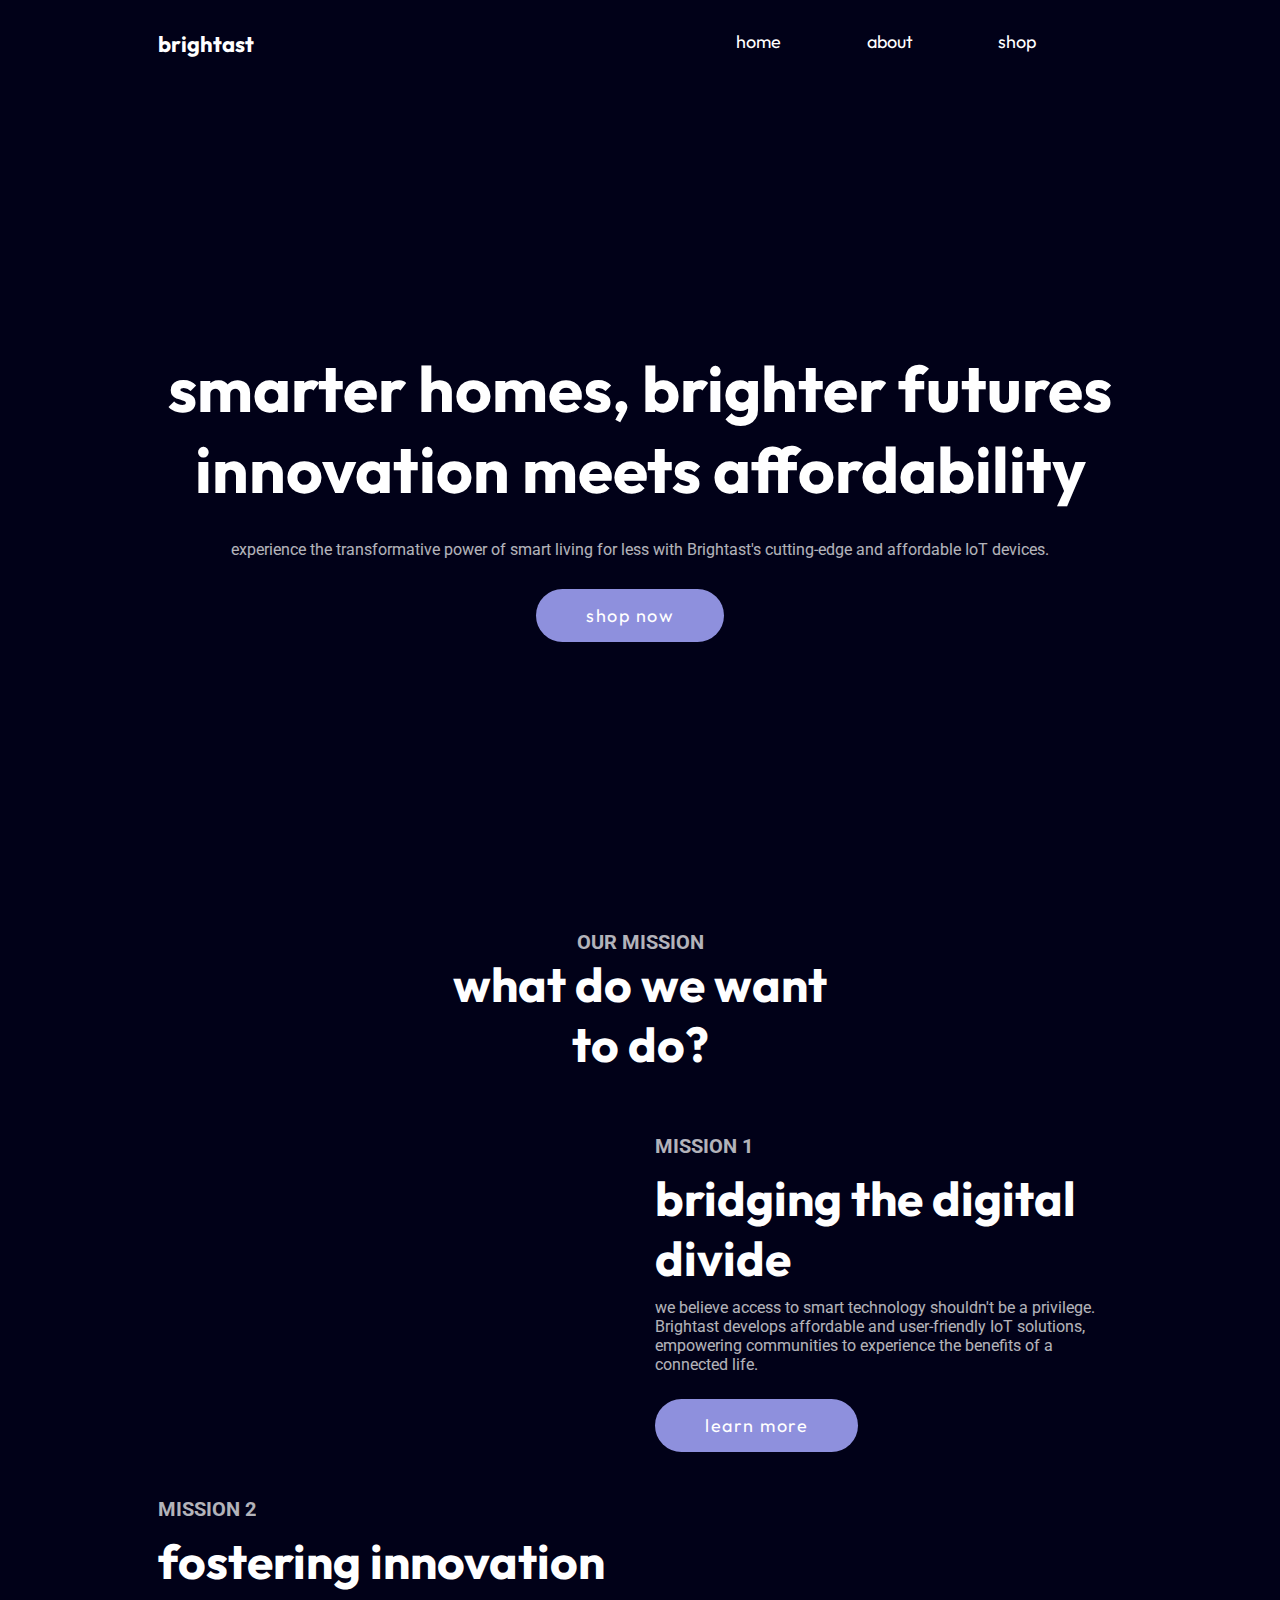
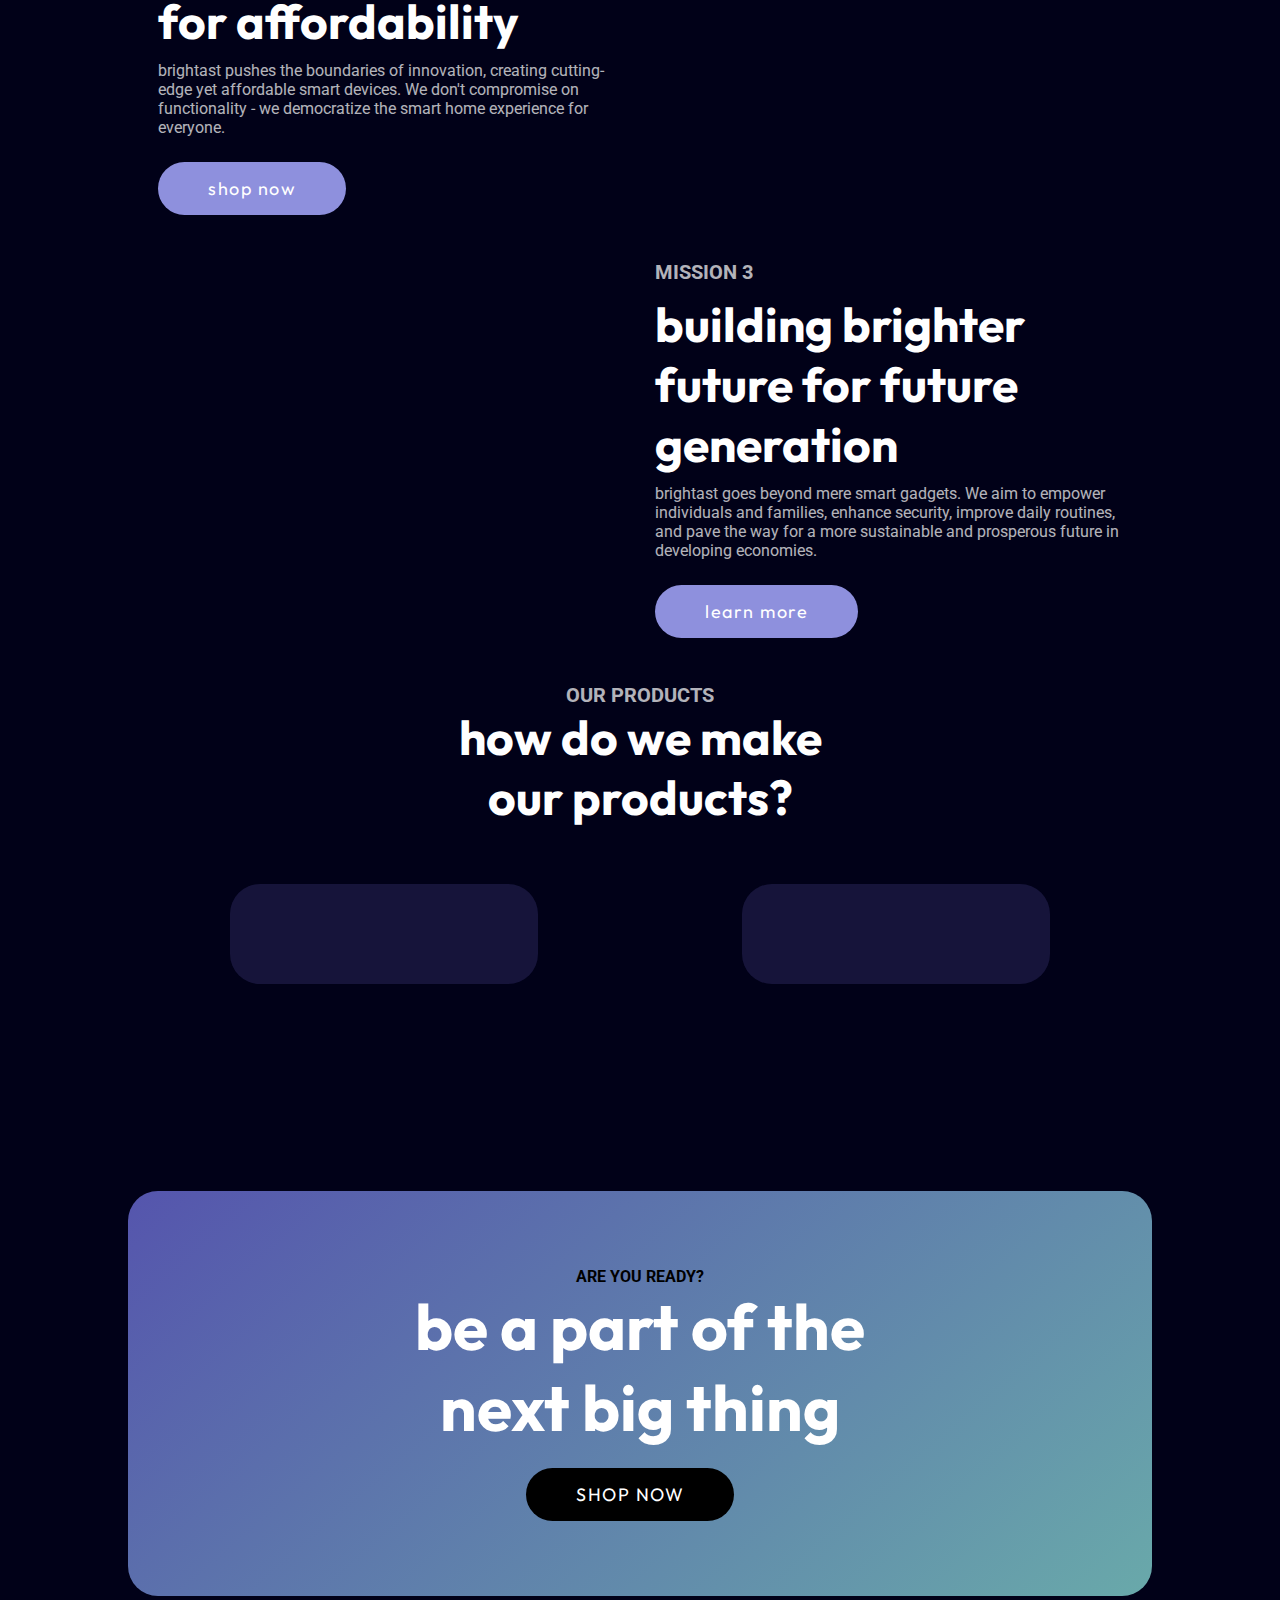
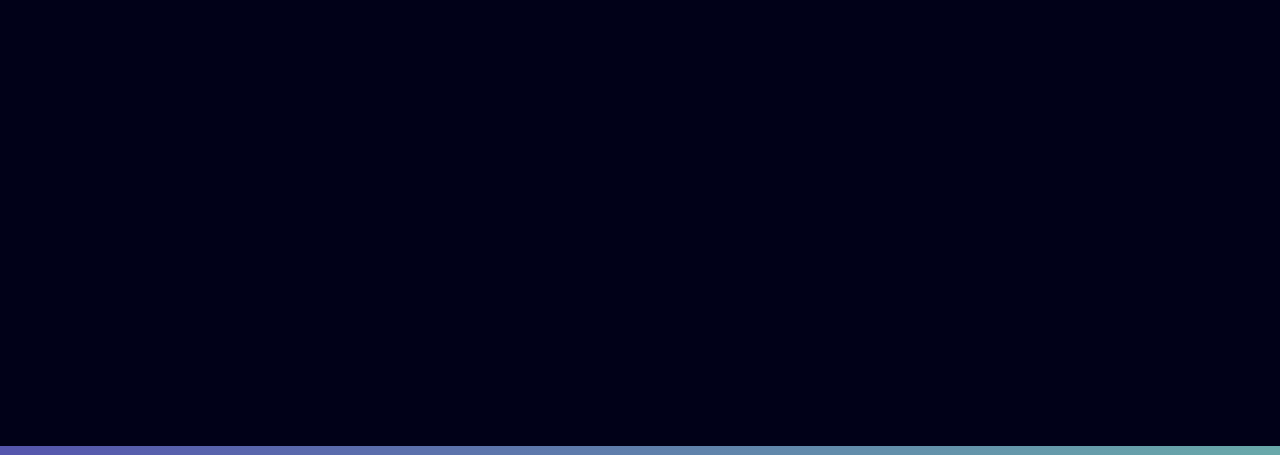
==== about.html @ 4f38b03b "Add files via upload" ====
<!DOCTYPE html>
<html>
    <head>
        <meta charset="utf-8">
        <meta http-equiv="X-UA-Compatible" content="IE=edge">
        <title>Brightast</title>
        <meta name="description" content="">
        <meta name="viewport" content="width=device-width, initial-scale=1">
        <link rel="stylesheet" href="about.css">

        <link rel="preconnect" href="https://fonts.googleapis.com">
        <link rel="preconnect" href="https://fonts.gstatic.com" crossorigin>
        <link href="https://fonts.googleapis.com/css2?family=Outfit:wght@100..900&family=Roboto:ital,wght@0,100;0,300;0,400;0,500;0,700;0,900;1,100;1,300;1,400;1,500;1,700;1,900&display=swap" rel="stylesheet">
        <link rel="stylesheet" href="https://cdnjs.cloudflare.com/ajax/libs/font-awesome/6.5.2/css/all.min.css" integrity="sha512-SnH5WK+bZxgPHs44uWIX+LLJAJ9/2PkPKZ5QiAj6Ta86w+fsb2TkcmfRyVX3pBnMFcV7oQPJkl9QevSCWr3W6A==" crossorigin="anonymous" referrerpolicy="no-referrer" />
    </head>
    <body>

        <img src="/blurImages/Ellipse 1.png" alt="" class="elipse1">
        <img src="/blurImages/Ellipse 2.png" alt="" class="elipse2">
        <img src="/blurImages/Ellipse 3.png" alt="" class="elipse3">
        <img src="/blurImages/Ellipse 4.png" alt="" class="elipse4">

        <div class="body-container">

            <div id="nav-container">
                <div class="logo-box">
                    <a href="#">brightast</a>
                </div>
                <div class="nav-box">
                    <a href="index.html">home</a>
                    <a href="">about</a>
                    <a href="">shop</a>
                    <a href=""><i class="fa-regular fa-user"></i></a>
                </div>
            </div>

            <div class="home-container">
                <h1>smarter homes, brighter futures<br>innovation meets affordability</h1>
                <p>experience the transformative power of smart living for less with Brightast's cutting-edge and affordable IoT devices.</p>
                <a href="#" class="main-btn">shop now</a>
            </div>

            <div class="about-container">

                <div class="about-head">
                    <p class="mission-title">
                    OUR MISSION
                    </p>

                    <h2>what do we want<br>
                        to do?</h2>
                </div>

            </div>

            <div class="about-container abcs">
                
                <div class="container-box imgBox">
                    <img src="/images/mission1-hero.png" alt="">
                </div>

                <div class="container-box">
                    <p class="mission-title">
                        MISSION 1
                    </p>
                    <h2>bridging the 
                        digital divide</h2>
                    <p>we believe access to smart technology shouldn't be a privilege. Brightast develops affordable and user-friendly IoT solutions, empowering communities to experience the benefits of a connected life.</p>
                    
                    <div class="button-container">
                        <a href="#" class="main-btn">learn more</a>
                    </div>

                </div>
                
            </div>

            <div class="about-container abcf">
                
                <div class="container-box">
                    <p class="mission-title">
                        MISSION 2
                        </p>
                    <h2>fostering innovation
                        for affordability</h2>
                    <p>brightast pushes the boundaries of innovation, creating cutting-edge yet affordable smart devices. We don't compromise on functionality - we democratize the smart home experience for everyone.</p>
                    
                    <div class="button-container">
                        <a href="#" class="main-btn">shop now</a>
                    </div>

                </div>

                <div class="container-box imgBox">
                    <img src="/images/mission2-hero.png" alt="">
                </div>

            </div>

            <div class="about-container abcs">
                
                <div class="container-box imgBox">
                    <img src="/images/mission3-hero.png" alt="">
                </div>

                <div class="container-box">
                    <p class="mission-title">
                        MISSION 3
                    </p>
                    <h2>building brighter 
                        future for future generation</h2>
                    <p>brightast  goes beyond mere smart gadgets. We aim to empower individuals and families, enhance security, improve daily routines, and pave the way for a more sustainable and prosperous future in developing economies.</p>
                    
                    <div class="button-container">
                        <a href="#" class="main-btn">learn more</a>
                    </div>

                </div>
                
            </div>

            <div class="about-container">

                <div class="about-head">
                    <p class="mission-title">
                        OUR PRODUCTS
                    </p>

                    <h2>how do we make<br>
                        our products?</h2>
                </div>

            </div>

            <div class="make-products-container">
                <img src="/images/arduino.png" alt="">
                <img src="/images/raspberry-pi.png" alt="">
            </div>

            <div class="cta-container">
                <p>ARE YOU READY?</p>
                <h1>be a part of the<br>next big thing</h1>
                <a href="#" class="cta-button">SHOP NOW</a>
            </div>

            <div class="footer-container">

            </div>

            <div class="footer-bg">

            </div>
        </div>        

        <script src="" async defer></script>
    </body>
</html>
---- about.css ----
*{
    box-sizing: border-box;
    padding: 0;
    margin: 0;
}

html, body {
    max-width: 100%;
    overflow-x: hidden;
}

body{
    background-color: #010118;
    width: 100%;
    display: flex;
    justify-content: center;   
    color: white;
}

.elipse1, .elipse2, .elipse3, .elipse4{
    position: absolute;
    z-index: -3;
}

.elipse1{
    right: -200px;
    top: 50vh;
}

.elipse2{
    top: -50px;
    
}

.elipse3{
    top: 180vh;
    left: 0;
}

.elipse4{
    right: -300px;
    top: 270vh;
}

.body-container{
    width: 80%;
    z-index: 1;
}

h1{
    font-family: "Outfit", sans-serif;
    font-size: 4rem;
}

h2{
    font-family: "Outfit", sans-serif;
    font-size: 3rem;
}

h3{
    font-family: "Outfit", sans-serif;
    font-size: 1.5rem;
}


p{
    font-family: "Roboto", sans-serif;
    opacity: 0.7;
}

.button-container{
    margin-top: 30px;
}

.main-btn, .cta-button{
    padding: 15px 50px;
    border-radius: 30px;
    text-decoration: none;
    color: white;
    font-family: "Outfit", sans-serif;
    letter-spacing: 1.5px;
    margin-right: 20px;
    font-size: 18px;
}

.main-btn{
    background-color: #8E90DD;
}

#nav-container{
    height: 10vh;
    width: 100%;
    display: flex;
    justify-content: space-between;
    padding: 30px;
}

#nav-container a{
    color: white;
    text-decoration: none;
    font-family: "Outfit", sans-serif;
}

.logo-box a{
    font-weight: bold;
    font-size: 22px;
}

.nav-box{
    width: 40%;
    display: flex;
    justify-content: space-between;
    font-size: 18px;
}

.home-container{
    text-align: center;
    height: 90vh;
    display: flex;
    justify-content: center;
    align-items: center;
    flex-direction: column;
    gap: 30px;
    padding: 30px;
}

.about-head{
    text-align: center;
}

.about-container{
    width: 100%;
    display: flex;
    justify-content: center;
    align-items: center;
    flex-direction: row;
    gap: 30px;
    padding: 30px;
}

.mission-title{
    font-size: 20px;
    font-weight: bold;
}

.container-box{
    width: 50%;
    display: flex;
    flex-direction: column;
    gap: 10px;
}

.container-box img{
    width: 80%;
}

.imgBox{
    align-items: center;
}

.make-products-container{
    width: 100%;
    display: flex;
    justify-content: space-around;
    align-items: center;
}


.make-products-container img{
    margin: 3vh 0vw;
    width: 30%;
    background-color: #16143A;
    padding: 50px 80px;
    border-radius: 30px;
}

.make-products-p{
    text-align: center;
}

.cta-container{
    height: 45vh;
    border-radius: 30px;
    width: 100%;
    background: rgb(85,85,173);
    background: linear-gradient(139deg, rgba(85,85,173,1) 0%, rgba(105,169,170,1) 100%);
    display: flex;
    justify-content: center;
    align-items: center;
    flex-direction: column;
    text-align: center;
    margin-top: 20VH;
}

.cta-container p{
    opacity: 1;
    color: black;
    font-weight: bold;
}

.cta-container h1{
    margin-bottom: 20px;
}

.cta-button{
    color: white;
    background-color: black;
}

.footer-container{
    height: 50vh;
}

.footer-bg{
    background: rgb(85,85,173);
    background: linear-gradient(139deg, rgba(85,85,173,1) 0%, rgba(105,169,170,1) 100%);
    height: 1vh;
    position: absolute;
    width: 100%;
    left: 0;
}
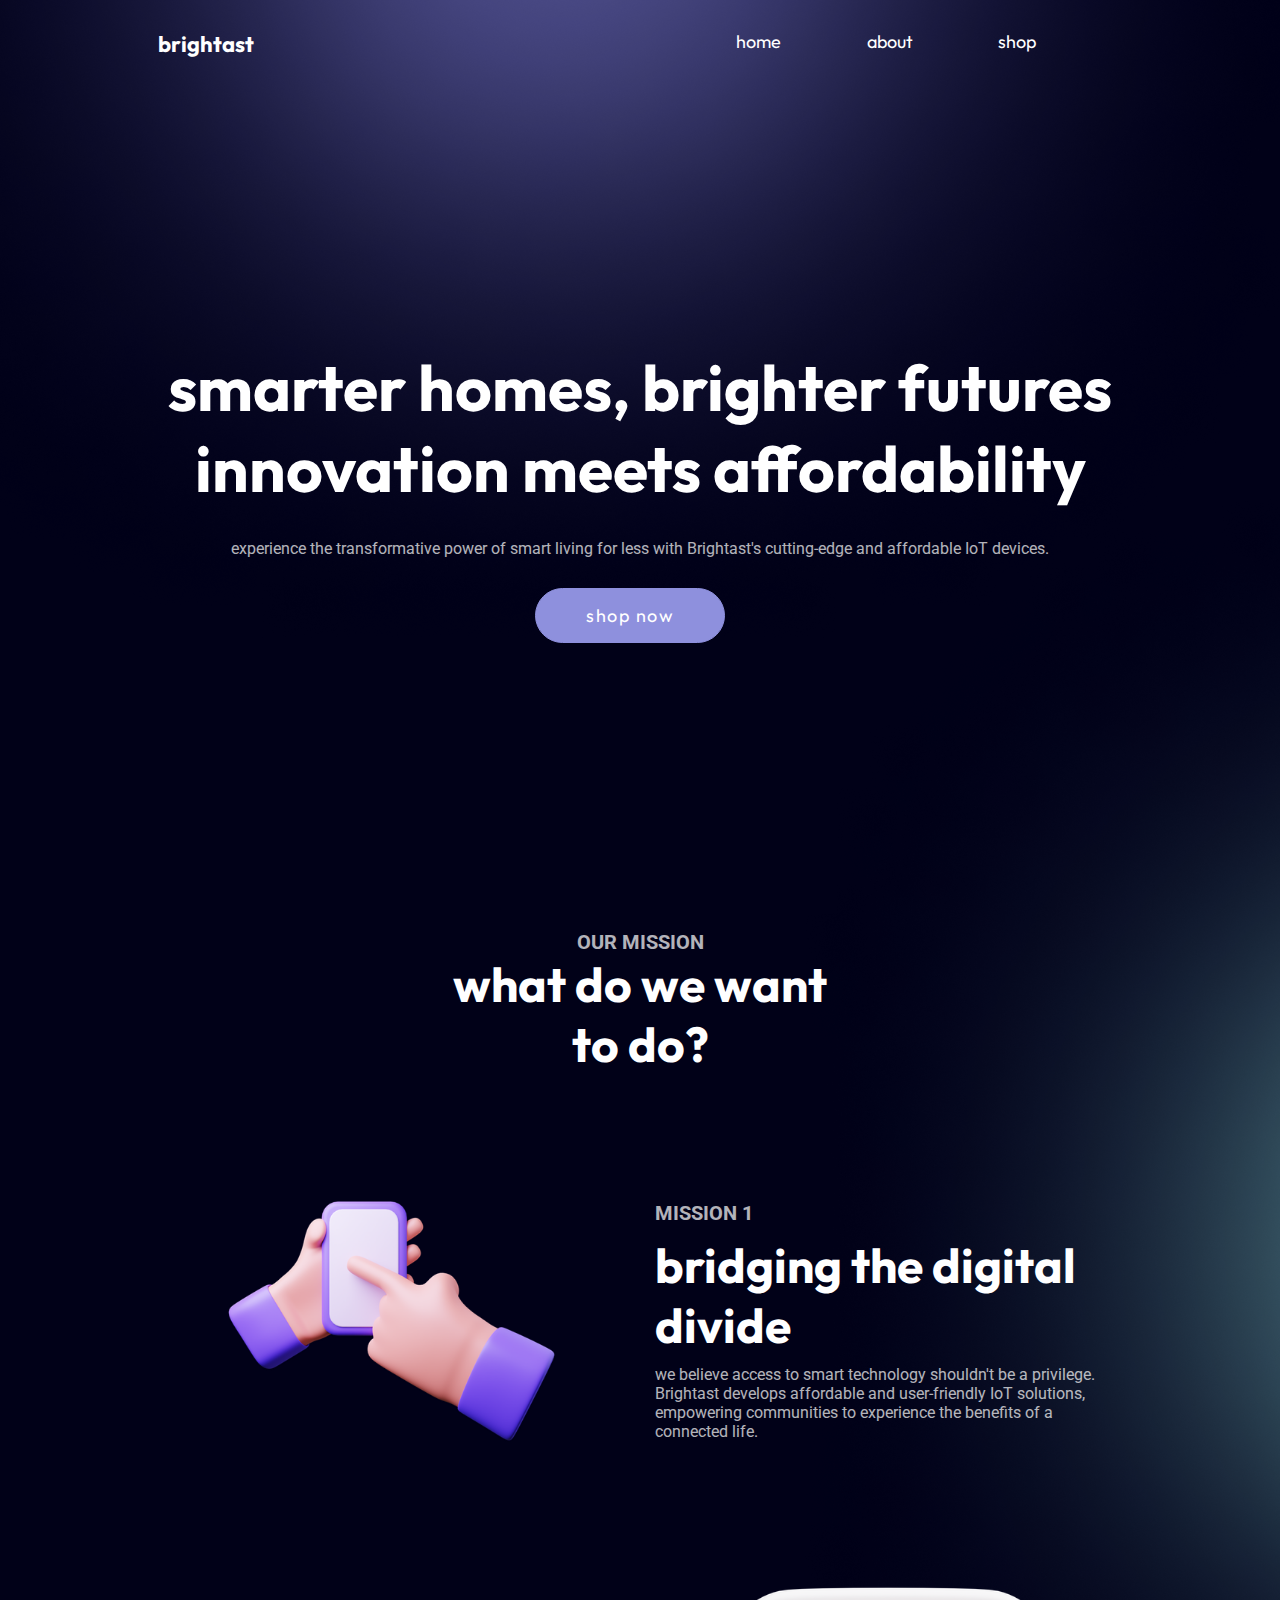
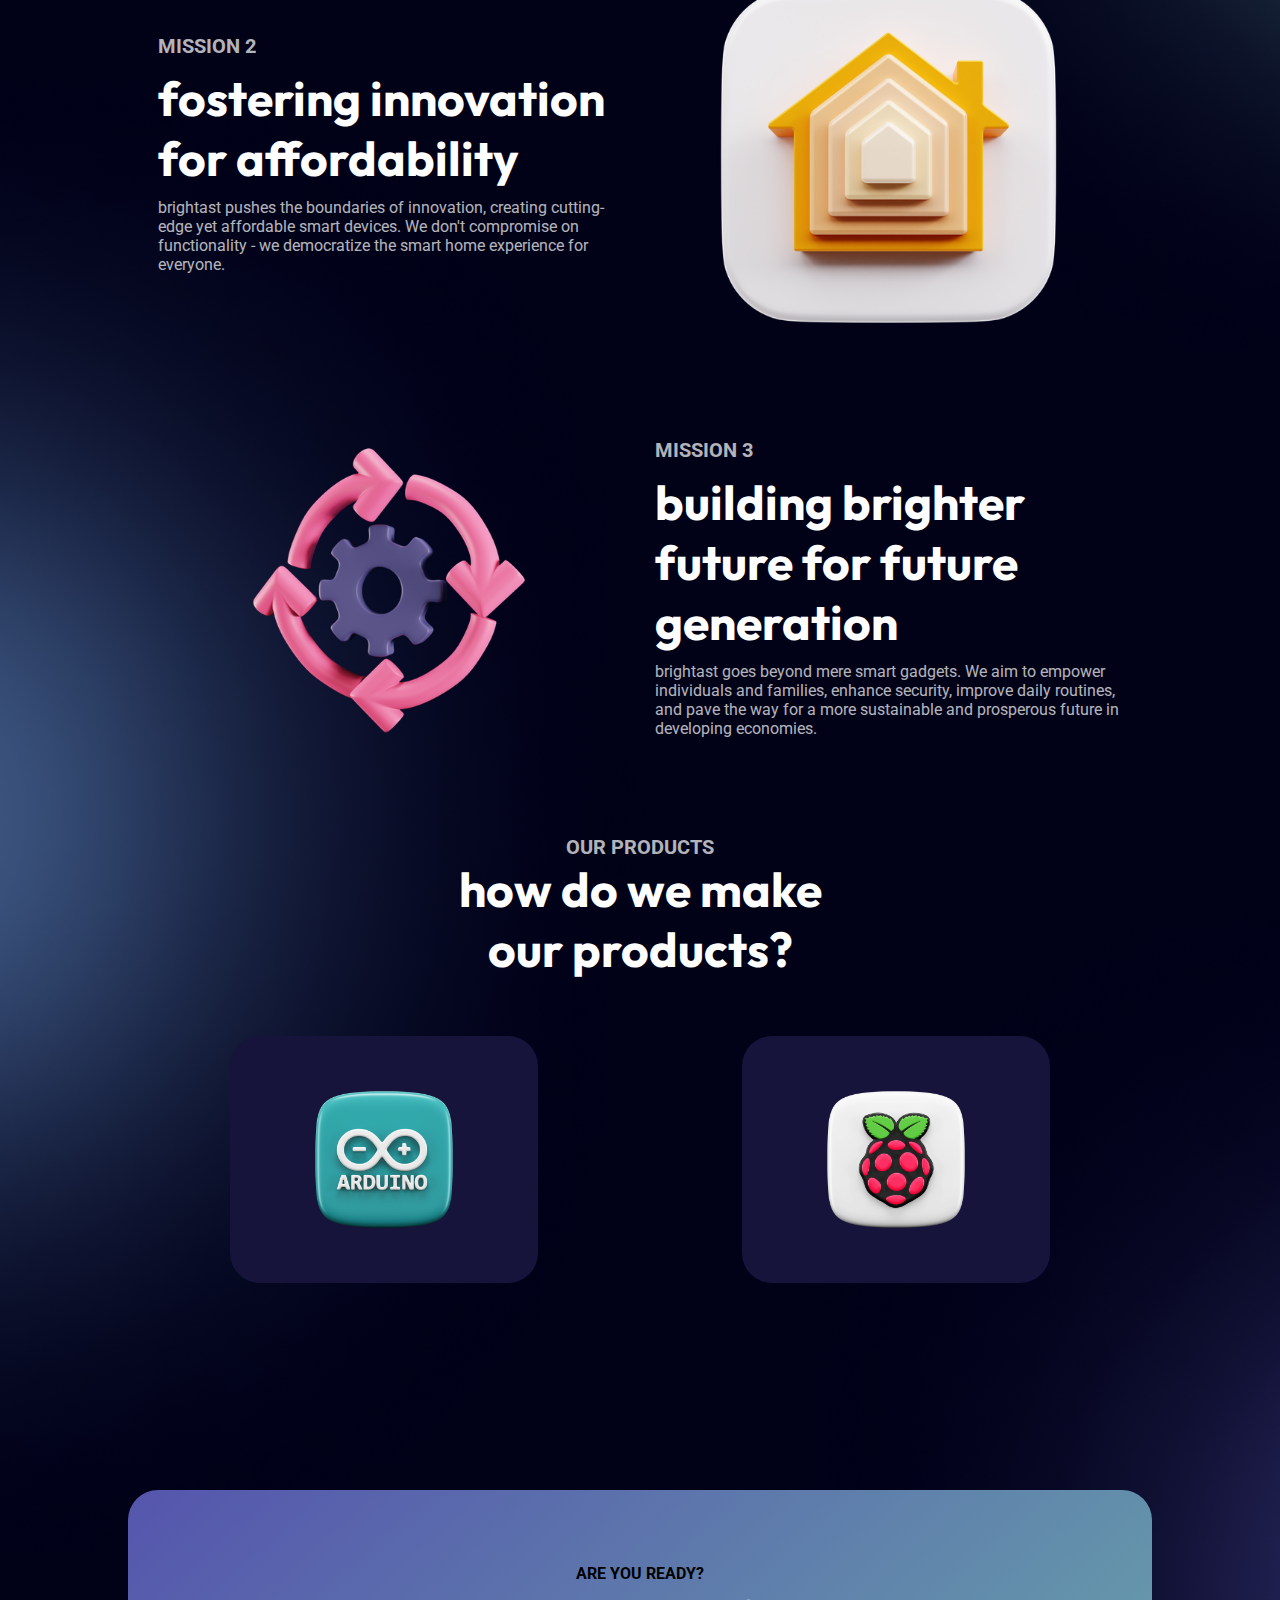
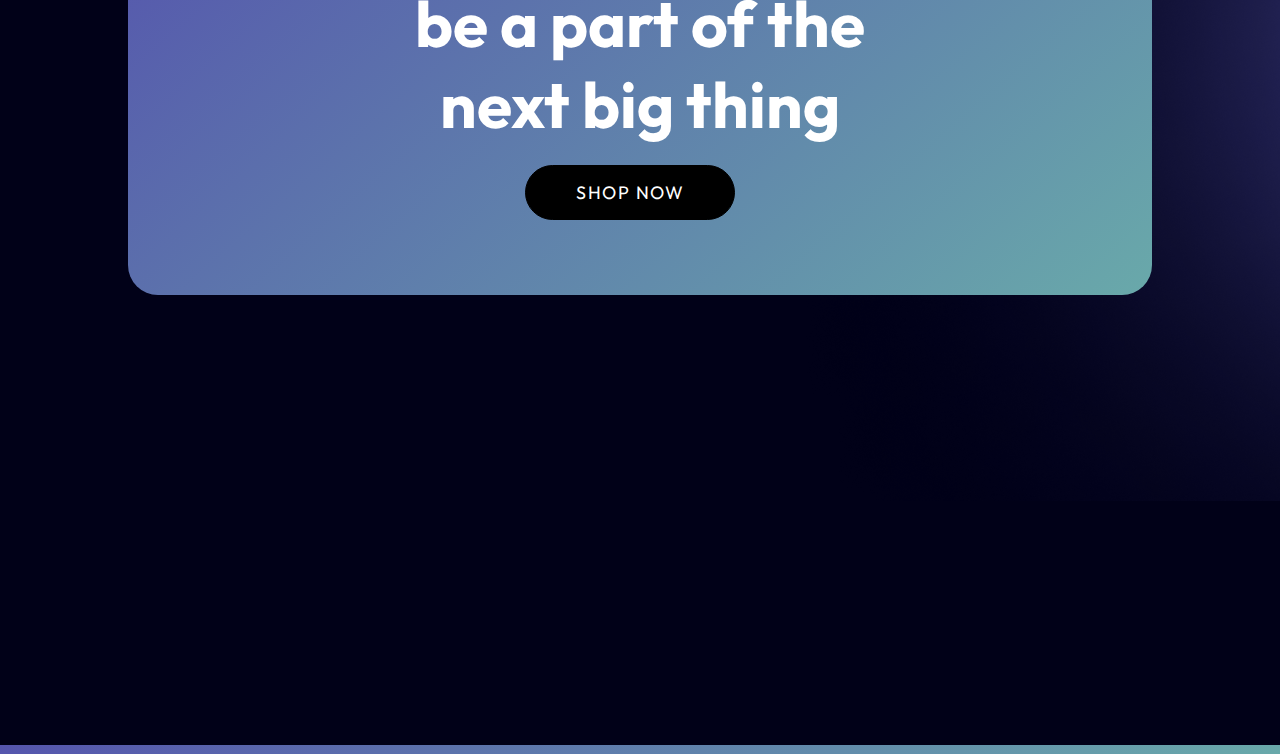
==== commit 1fbcb48d: "Add files via upload" ====
--- a/about.html
+++ b/about.html
@@ -30,7 +30,7 @@
                     <a href="index.html">home</a>
                     <a href="">about</a>
                     <a href="">shop</a>
-                    <a href=""><i class="fa-regular fa-user"></i></a>
+                    <a href="signin.html"><i class="fa-regular fa-user"></i></a>
                 </div>
             </div>
 
@@ -67,10 +67,6 @@
                         digital divide</h2>
                     <p>we believe access to smart technology shouldn't be a privilege. Brightast develops affordable and user-friendly IoT solutions, empowering communities to experience the benefits of a connected life.</p>
                     
-                    <div class="button-container">
-                        <a href="#" class="main-btn">learn more</a>
-                    </div>
-
                 </div>
                 
             </div>
@@ -85,9 +81,7 @@
                         for affordability</h2>
                     <p>brightast pushes the boundaries of innovation, creating cutting-edge yet affordable smart devices. We don't compromise on functionality - we democratize the smart home experience for everyone.</p>
                     
-                    <div class="button-container">
-                        <a href="#" class="main-btn">shop now</a>
-                    </div>
+
 
                 </div>
 
@@ -111,9 +105,6 @@
                         future for future generation</h2>
                     <p>brightast  goes beyond mere smart gadgets. We aim to empower individuals and families, enhance security, improve daily routines, and pave the way for a more sustainable and prosperous future in developing economies.</p>
                     
-                    <div class="button-container">
-                        <a href="#" class="main-btn">learn more</a>
-                    </div>
 
                 </div>
                 
--- a/about.css
+++ b/about.css
@@ -81,10 +81,37 @@
     letter-spacing: 1.5px;
     margin-right: 20px;
     font-size: 18px;
+    transition: all 0.5s;
 }
 
 .main-btn{
     background-color: #8E90DD;
+    border: 1px solid #8E90DD;
+}
+
+.second-btn{
+    border: 1px solid #86CFD0;
+}
+
+.cta-button{
+    color: white;
+    background-color: black;
+    border: 1px solid black;
+}
+
+.main-btn:hover{
+    background-color: transparent;
+}
+
+.second-btn:hover{
+    background-color: #86CFD0;
+    color: black;
+}
+
+.cta-button:hover{
+    background-color: white;
+    border: 1px solid white;
+    color: black;
 }
 
 #nav-container{
@@ -218,4 +245,56 @@
     position: absolute;
     width: 100%;
     left: 0;
+}
+
+/*  TABLET AND SMALL LAPTOPS  */
+@media only screen and (min-width: 768px) and (max-width: 1024px) {
+    
+}
+/*   MOBILE  */
+@media only screen and (max-width: 768px) {
+    .elipse1, .elipse2, .elipse3, .elipse4{
+        display: none;
+    }
+    .body-container{
+        width: 90%;
+    }
+    h1{
+        font-family: "Outfit", sans-serif;
+        font-size: 2rem;
+    }
+    
+    h2{
+        font-family: "Outfit", sans-serif;
+        font-size: 1.8rem;
+    }
+    
+    h3{
+        font-family: "Outfit", sans-serif;
+        font-size: 1.5rem;
+    }
+    .container-box{
+        width: 90%;
+    }
+    .button-container{
+        display: flex;
+        gap: 20px;
+        flex-direction: column;
+    }
+    .button-container a{
+        width: 100%;
+        text-align: center;
+    }
+    .abcf{
+        flex-direction: column-reverse;
+    }
+    .abcs{
+        flex-direction: column;
+    }
+    .make-products-container{
+        flex-direction: column;
+    }
+    .make-products-container img{
+        width: 100%;
+    }
 }